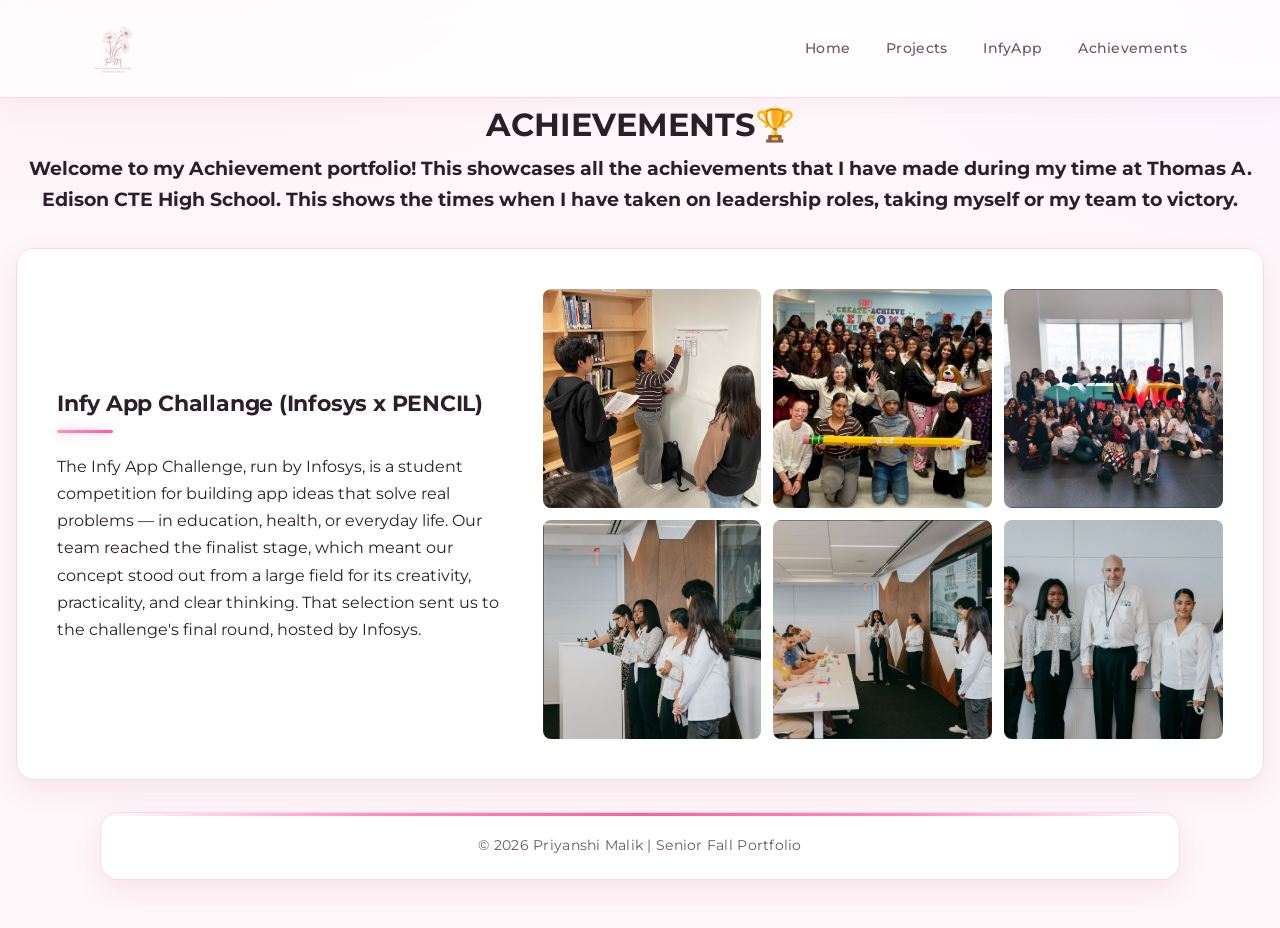
==== achievements.html @ 70371d0c "Update achievements.html" ====
<!DOCTYPE html>
<html lang="en">
<head>
   <meta charset="UTF-8" />
  <meta name="viewport" content="width=device-width, initial-scale=1.0" />

  <!-- Update these (from Curator Guide) -->
  <meta name="description" content=" Junior Fall Portfolio for Priyanshi Malik" />
  <meta name="keywords" content= "portfolio, junior, projects, programming, web development" />
  <meta name="author" content="Priyanshi Malik" />

  <title>Priyanshi Malik | Senior Fall Portfolio</title>

  <!-- Main stylesheet -->
  <link rel="stylesheet" href="style.css" />

  <!-- Optional favicon (put your icon file in the same folder) -->
  <link rel="icon" type="image/x-icon" href="priyanshimaliklogo.png" />

  <!-- Optional fonts (only keep if your CSS uses them) -->
  <link rel="preconnect" href="https://fonts.googleapis.com" />
  <link rel="preconnect" href="https://fonts.gstatic.com" crossorigin />
  <link href="https://fonts.googleapis.com/css2?family=Montserrat:wght@300;400;700&display=swap" rel="stylesheet" />
</head>
<body>
  <!-- NAVBAR -->
  <header>
    <nav class="navbar">
      <div class="navbar-left">
        <!-- Replace logo.png with your own image file -->
        <img src="priyanshimaliklogo.png" alt=" Logo" />
      </div>

      <ul class="navbar-right">
        <li><a href="index.html">Home</a></li>
        <li><a href="projects.html">Projects</a></li>
        <li><a href="infyapp.html">InfyApp</a></li>
        <li><a href="achievements.html">Achievements</a></li>
      </ul>
    </nav>
  </header>

    <center>  
    <h1>ACHIEVEMENTS🏆</h1>
    <h3>Welcome to my Achievement portfolio! This showcases all the achievements that I have made during my time at Thomas A. Edison CTE High School. This shows the times when I have taken on leadership roles, taking myself or my team to victory.</h3>
</center>
      <section class="resource-card event-section">
  <div class="event-text">
    <h2>Infy App Challange (Infosys x PENCIL)</h2>
    <p>
      The Infy App Challenge, run by Infosys, is a student competition for building app ideas that solve real problems — in education, health, or everyday life.

Our team reached the finalist stage, which meant our concept stood out from a large field for its creativity, practicality, and clear thinking. That selection sent us to the challenge's final round, hosted by Infosys.
    </p>
  </div>

  <div class="event-gallery">
    <a href="Bootcamp.png" target="_blank" rel="noopener">
      <img src="Bootcamp.png" alt="Bootcamp Photo">
    </a>
    <a href="Bootcamp2.jpeg" target="_blank" rel="noopener">
      <img src="Bootcamp2.jpeg" alt="Bootcamp Photo">
    </a>
    <a href="Infyappclass.png" target="_blank" rel="noopener">
      <img src="Infyappclass.png" alt="Infy app Class Photo">
    </a>
    <a href="Presenting.png" target="_blank" rel="noopener">
      <img src="Presenting.png" alt="Presentaion">
    </a>
    <a href="Presenting2.png" target="_blank" rel="noopener">
      <img src="Presenting2.png" alt="Presenting">
    </a>
    <a href="Teamphoto.png" target="_blank" rel="noopener">
      <img src="Teamphoto.png" alt="Team Photo">
    </a>
  </div>
</section>

<!-- FOOTER -->
  <footer class="resource-card">
    <p>© <span id="year"></span> Priyanshi Malik | Senior Fall Portfolio</p>
  </footer>

  <script>
    // Auto-updates the year in the footer
    document.getElementById("year").textContent = new Date().getFullYear();
  </script>

</body>
</html>
---- style.css ----
/* ============================================================
   Priyanshi Malik | Portfolio Stylesheet
   Theme: soft pink base + neon pink accents
   ============================================================ */

/* ---------- 1. DESIGN TOKENS ---------- */

:root {
  --pink-50: #fff7fa;
  --pink-100: #ffeaf2;
  --pink-200: #ffd6e6;
  --pink-300: #ffb8d4;
  --pink-400: #ff8fbd;
  --pink-500: #ff5fa2;
  --pink-600: #e63e85;
  --pink-700: #b32a63;

  --ink: #2c1f28;
  --ink-soft: #6b5563;
  --white: #ffffff;

  --glow: 0 0 12px rgba(255, 95, 162, 0.45);
  --glow-lg: 0 0 26px rgba(255, 95, 162, 0.35);
  --shadow: 0 10px 30px rgba(180, 90, 130, 0.12);
  --shadow-h: 0 16px 40px rgba(180, 90, 130, 0.20);

  --radius: 18px;
  --radius-sm: 12px;
  --ease: cubic-bezier(0.22, 1, 0.36, 1);
}

/* ---------- 2. BASE ---------- */

* {
  box-sizing: border-box;
  margin: 0;
  padding: 0;
}

html {
  scroll-behavior: smooth;
}

body {
  font-family: 'Montserrat', -apple-system, BlinkMacSystemFont, 'Segoe UI', sans-serif;
  font-weight: 400;
  line-height: 1.7;
  color: var(--ink);
  background:
    radial-gradient(900px 500px at 12% -8%, var(--pink-100), transparent 60%),
    radial-gradient(800px 500px at 100% 0%, #fdf1ff, transparent 55%),
    var(--pink-50);
  background-attachment: fixed;
  min-height: 100vh;
  padding-bottom: 3rem;
}

img {
  max-width: 100%;
  display: block;
}

a {
  color: var(--pink-600);
  text-decoration: none;
}

/* ---------- 3. NAVBAR ---------- */

header {
  position: sticky;
  top: 0;
  z-index: 100;
  background: rgba(255, 255, 255, 0.78);
  backdrop-filter: blur(14px);
  -webkit-backdrop-filter: blur(14px);
  border-bottom: 1px solid var(--pink-200);
  box-shadow: 0 4px 24px rgba(180, 90, 130, 0.08);
}

.navbar {
  max-width: 1180px;
  margin: 0 auto;
  padding: 0.85rem 1.75rem;
  display: flex;
  align-items: center;
  justify-content: space-between;
  gap: 1.5rem;
}

.navbar-left img {
  height: 70px;
  width: auto;
  transition: transform 0.4s var(--ease), filter 0.4s var(--ease);
}

.navbar-left img:hover {
  transform: rotate(-8deg) scale(1.08);
  filter: drop-shadow(0 0 10px rgba(255, 95, 162, 0.6));
}

.navbar-right {
  display: flex;
  align-items: center;
  gap: 0.35rem;
  list-style: none;
  flex-wrap: wrap;
}

.navbar-right a {
  position: relative;
  display: inline-block;
  padding: 0.55rem 0.95rem;
  font-size: 0.9rem;
  font-weight: 500;
  letter-spacing: 0.02em;
  color: var(--ink-soft);
  border-radius: 999px;
  transition: color 0.3s var(--ease), background 0.3s var(--ease);
}

.navbar-right a::after {
  content: "";
  position: absolute;
  left: 50%;
  bottom: 4px;
  width: 0;
  height: 2px;
  border-radius: 2px;
  background: linear-gradient(90deg, var(--pink-400), var(--pink-500));
  box-shadow: var(--glow);
  transform: translateX(-50%);
  transition: width 0.35s var(--ease);
}

.navbar-right a:hover,
.navbar-right a:focus-visible {
  color: var(--pink-600);
  background: var(--pink-100);
  outline: none;
}

.navbar-right a:hover::after,
.navbar-right a:focus-visible::after {
  width: calc(100% - 1.9rem);
}

/* ---------- 4. GENERAL LAYOUT ---------- */

.home-card {
  max-width: 1080px;
  margin: 0 auto;
  padding: 2.5rem 1.75rem 0;
  display: flex;
  flex-direction: column;
  gap: 1.75rem;
}

/* ---------- 5. CARD BOXES ---------- */

.resource-card {
  position: relative;
  background: var(--white);
  border: 1px solid var(--pink-200);
  border-radius: var(--radius);
  padding: 2rem 2.25rem;
  box-shadow: var(--shadow);
  overflow: hidden;
  transition: transform 0.4s var(--ease), box-shadow 0.4s var(--ease),
              border-color 0.4s var(--ease);
}

.resource-card::before {
  content: "";
  position: absolute;
  inset: 0 0 auto 0;
  height: 3px;
  background: linear-gradient(90deg,
    transparent, var(--pink-400), var(--pink-500), var(--pink-400), transparent);
  opacity: 0;
  transition: opacity 0.4s var(--ease);
}

.resource-card:hover {
  transform: translateY(-4px);
  border-color: var(--pink-300);
  box-shadow: var(--shadow-h);
}

.resource-card:hover::before {
  opacity: 1;
}

/* ---------- 6. HEADINGS ---------- */

.resource-card h1 {
  font-size: clamp(1.9rem, 4vw, 2.6rem);
  font-weight: 700;
  letter-spacing: -0.02em;
  line-height: 1.15;
  color: var(--ink);
  margin-bottom: 0.25rem;
}

.resource-card h2 {
  position: relative;
  font-size: 1.35rem;
  font-weight: 700;
  letter-spacing: -0.01em;
  color: var(--ink);
  margin-bottom: 1.25rem;
  padding-bottom: 0.7rem;
}

.resource-card h2::after {
  content: "";
  position: absolute;
  left: 0;
  bottom: 0;
  width: 56px;
  height: 3px;
  border-radius: 3px;
  background: linear-gradient(90deg, var(--pink-400), var(--pink-500));
  box-shadow: var(--glow);
}

.resource-card h3 {
  font-size: 0.8rem;
  font-weight: 700;
  text-transform: uppercase;
  letter-spacing: 0.16em;
  color: var(--pink-600);
  margin-bottom: 0.85rem;
}

.resource-card h4 {
  font-size: 1.02rem;
  font-weight: 700;
  color: var(--ink);
  margin: 1.5rem 0 0.2rem;
}

.resource-card h4:first-of-type {
  margin-top: 0;
}

.resource-card h5 {
  font-size: 0.82rem;
  font-weight: 500;
  color: var(--pink-600);
  letter-spacing: 0.02em;
  margin-bottom: 0.6rem;
}

/* ---------- 7. BIO ---------- */

.bio {
  display: flex;
  align-items: center;
  gap: 2.25rem;
}

.bio-pic {
  flex: 0 0 190px;
  position: relative;
}

.bio-pic::after {
  content: "";
  position: absolute;
  inset: -6px;
  border-radius: 50%;
  background: linear-gradient(135deg, var(--pink-300), var(--pink-500));
  filter: blur(14px);
  opacity: 0.5;
  z-index: -1;
  transition: opacity 0.4s var(--ease);
}

.bio-pic:hover::after {
  opacity: 0.85;
}

.bio-pic img {
  width: 190px;
  height: 190px;
  object-fit: cover;
  border-radius: 50%;
  border: 4px solid var(--white);
  box-shadow: 0 8px 26px rgba(180, 90, 130, 0.22);
}

.bio-text {
  flex: 1;
}

.bio-text p {
  color: var(--ink-soft);
  font-size: 0.98rem;
}

/* ---------- 8. LISTS ---------- */

.resource-card ul {
  list-style: none;
  display: grid;
  grid-template-columns: repeat(auto-fill, minmax(230px, 1fr));
  gap: 0.5rem 1.25rem;
  margin-top: 0.5rem;
}

.resource-card li {
  position: relative;
  padding-left: 1.35rem;
  font-size: 0.94rem;
  color: var(--ink-soft);
  transition: color 0.25s var(--ease), transform 0.25s var(--ease);
}

.resource-card li::before {
  content: "";
  position: absolute;
  left: 0;
  top: 0.68em;
  width: 7px;
  height: 7px;
  border-radius: 50%;
  background: var(--pink-400);
  box-shadow: 0 0 8px rgba(255, 95, 162, 0.7);
  transition: background 0.25s var(--ease), box-shadow 0.25s var(--ease);
}

.resource-card li:hover {
  color: var(--ink);
  transform: translateX(3px);
}

.resource-card li:hover::before {
  background: var(--pink-500);
  box-shadow: 0 0 14px rgba(255, 95, 162, 0.95);
}

/* ---------- 9. LINK IMAGES ---------- */

.skill-images {
  display: flex;
  gap: 1.25rem;
  flex-wrap: wrap;
  margin-top: 0.5rem;
}

.picture {
  display: flex;
  align-items: center;
  justify-content: center;
  padding: 0.9rem;
  border-radius: var(--radius-sm);
  background: var(--pink-50);
  border: 1px solid var(--pink-200);
  transition: transform 0.35s var(--ease), box-shadow 0.35s var(--ease),
              border-color 0.35s var(--ease), background 0.35s var(--ease);
}

.picture:hover {
  transform: translateY(-4px) scale(1.04);
  background: var(--white);
  border-color: var(--pink-400);
  box-shadow: var(--glow-lg);
}

.link-pic {
  height: 52px;
  width: auto;
}

.picture-size {
  width: 100%;
  max-width: 320px;
  border-radius: var(--radius-sm);
  border: 1px solid var(--pink-200);
}

/* ---------- 10. FOOTER ---------- */

footer.resource-card {
  max-width: 1080px;
  margin: 1.75rem auto 0;
  padding: 1.35rem 2.25rem;
  text-align: center;
}

footer.resource-card p {
  font-size: 0.85rem;
  color: var(--ink-soft);
  letter-spacing: 0.02em;
}

footer.resource-card::before {
  opacity: 1;
}

/* ---------- 11. ACCESSIBILITY ---------- */

:focus-visible {
  outline: 2px solid var(--pink-500);
  outline-offset: 3px;
  border-radius: 6px;
}

@media (prefers-reduced-motion: reduce) {
  *, *::before, *::after {
    animation-duration: 0.01ms !important;
    transition-duration: 0.01ms !important;
    scroll-behavior: auto !important;
  }
}

/* ============================================================
   12. PROJECTS PAGE DESIGN
   Larger interactive previews and centered descriptions
   ============================================================ */

/* ---------- PROJECT INTRODUCTION ---------- */

.page_heading {
  max-width: 1050px;
  margin: 0 auto;
  padding: 3.5rem 2rem 2.5rem;
  text-align: center;
}

.page_heading h1 {
  font-size: clamp(2.2rem, 5vw, 3.2rem);
  font-weight: 700;
  color: var(--ink);
  letter-spacing: -0.03em;
  margin-bottom: 1rem;
}

.page_heading h3 {
  max-width: 800px;
  margin: 0 auto;
  font-size: 1rem;
  line-height: 1.9;
  font-weight: 400;
  text-transform: none;
  letter-spacing: 0.01em;
  color: var(--ink-soft);
}

/* ---------- EXTRA LARGE PROJECT CARDS ---------- */

.resource-card {
  width: calc(100% - 2rem);
  max-width: 1500px;
  margin: 2rem auto;
  padding: 2.5rem;
}

/* ---------- PROJECT LAYOUT ---------- */

.project {
  display: grid;
  grid-template-columns: minmax(0, 1.6fr) minmax(280px, 0.7fr);
  align-items: center;
  gap: 2.5rem;
  width: 100%;
}

/* ---------- EXTRA LARGE GAME PREVIEWS ---------- */

.project iframe {
  display: block;
  width: 100%;
  height: 680px;
  border: 2px solid var(--pink-200);
  border-radius: var(--radius);
  background: var(--pink-50);
  box-shadow: var(--shadow);
  transition: border-color 0.3s ease, box-shadow 0.3s ease;
}

.project iframe:hover {
  border-color: var(--pink-400);
  box-shadow: var(--glow-lg);
}

/* ---------- PROJECT DESCRIPTIONS ---------- */

.reflection {
  display: flex;
  flex-direction: column;
  justify-content: center;
  align-items: center;
  text-align: center;
  padding: 1rem;
}

.reflection h3 {
  font-size: 1.3rem;
  font-weight: 700;
  text-transform: none;
  letter-spacing: 0.02em;
  line-height: 1.5;
  color: var(--pink-600);
  margin-bottom: 1rem;
}

.reflection p {
  font-size: 0.94rem;
  line-height: 1.9;
  color: var(--ink-soft);
  margin-bottom: 1rem;
  text-align: center;
  max-width: 440px;
}

.reflection p strong {
  color: var(--ink);
  font-weight: 700;
}

/* ---------- PROJECT SKILLS ---------- */

.reflection p:last-child {
  font-size: 0.83rem;
  line-height: 1.8;
  color: var(--pink-700);
  margin-top: 0.5rem;
  padding: 0.8rem 1rem;
  background: var(--pink-50);
  border: 1px solid var(--pink-200);
  border-radius: var(--radius-sm);
}

/* ---------- TABLET LAYOUT ---------- */

@media (max-width: 900px) {

  .project {
    grid-template-columns: 1fr;
    gap: 2rem;
  }

  .project iframe {
    height: 600px;
  }

  .reflection {
    padding: 1rem;
  }

  .reflection p {
    max-width: 650px;
  }
}

/* ---------- MOBILE LAYOUT ---------- */

@media (max-width: 720px) {

  .navbar {
    flex-direction: column;
    align-items: center;
    gap: 0.75rem;
    padding: 0.9rem 1rem;
  }

  .navbar-right {
    justify-content: center;
    gap: 0.15rem;
  }

  .navbar-right a {
    padding: 0.45rem 0.7rem;
    font-size: 0.82rem;
  }

  .home-card {
    padding: 1.75rem 1rem 0;
  }

  .resource-card {
    width: calc(100% - 1rem);
    padding: 1.25rem;
  }

  .resource-card ul {
    grid-template-columns: 1fr;
  }

  .bio {
    flex-direction: column;
    text-align: center;
    gap: 1.5rem;
  }

  .bio-pic,
  .bio-pic img {
    width: 150px;
    height: 150px;
  }

  .bio-pic {
    flex-basis: 150px;
  }

  .project iframe {
    height: 420px;
  }

  .reflection h3 {
    font-size: 1.1rem;
  }

  .reflection p {
    font-size: 0.88rem;
  }

  .page_heading {
    padding: 2.5rem 1.25rem 1.5rem;
  }

  .page_heading h3 {
    font-size: 0.9rem;
  }
}


/* INFYAPP PAGE - LOGO AND DESCRIPTION */

.bio {
  display: flex;
  align-items: center;
  justify-content: center;
  gap: 3rem;
  width: 100%;
}

.bio-pic {
  flex: 0 0 35%;
}

.bio-pic img {
  width: 100%;
  max-width: 350px;
  height: auto;
  border-radius: 15px;
  display: block;
}

.bio-text {
  flex: 1;
  text-align: center;
}

.bio-text h1 {
  margin-bottom: 1rem;
}

.bio-text p {
  line-height: 1.8;
}

/* MOBILE RESPONSIVENESS */

@media (max-width: 720px) {
  .bio {
    flex-direction: column;
    gap: 1.5rem;
  }

  .bio-pic {
    width: 100%;
  }

  .bio-pic img {
    margin: 0 auto;
  }
}


.resource-card.event-section {
  display: flex;
  gap: 2rem;
  align-items: center;
}

.event-text {
  flex: 1 1 40%;
}

.event-text h2 {
  margin-top: 0;
}

.event-gallery {
  flex: 1 1 60%;
  display: grid;
  grid-template-columns: repeat(3, 1fr);
  gap: 0.75rem;
}

.event-gallery a {
  display: block;
}

.event-gallery img {
  width: 100%;
  aspect-ratio: 1 / 1;
  object-fit: cover;
  border-radius: 8px;
  display: block;
}

@media (max-width: 700px) {
  .resource-card.event-section {
    flex-direction: column;
  }
  .event-gallery {
    grid-template-columns: repeat(2, 1fr);
  }
}
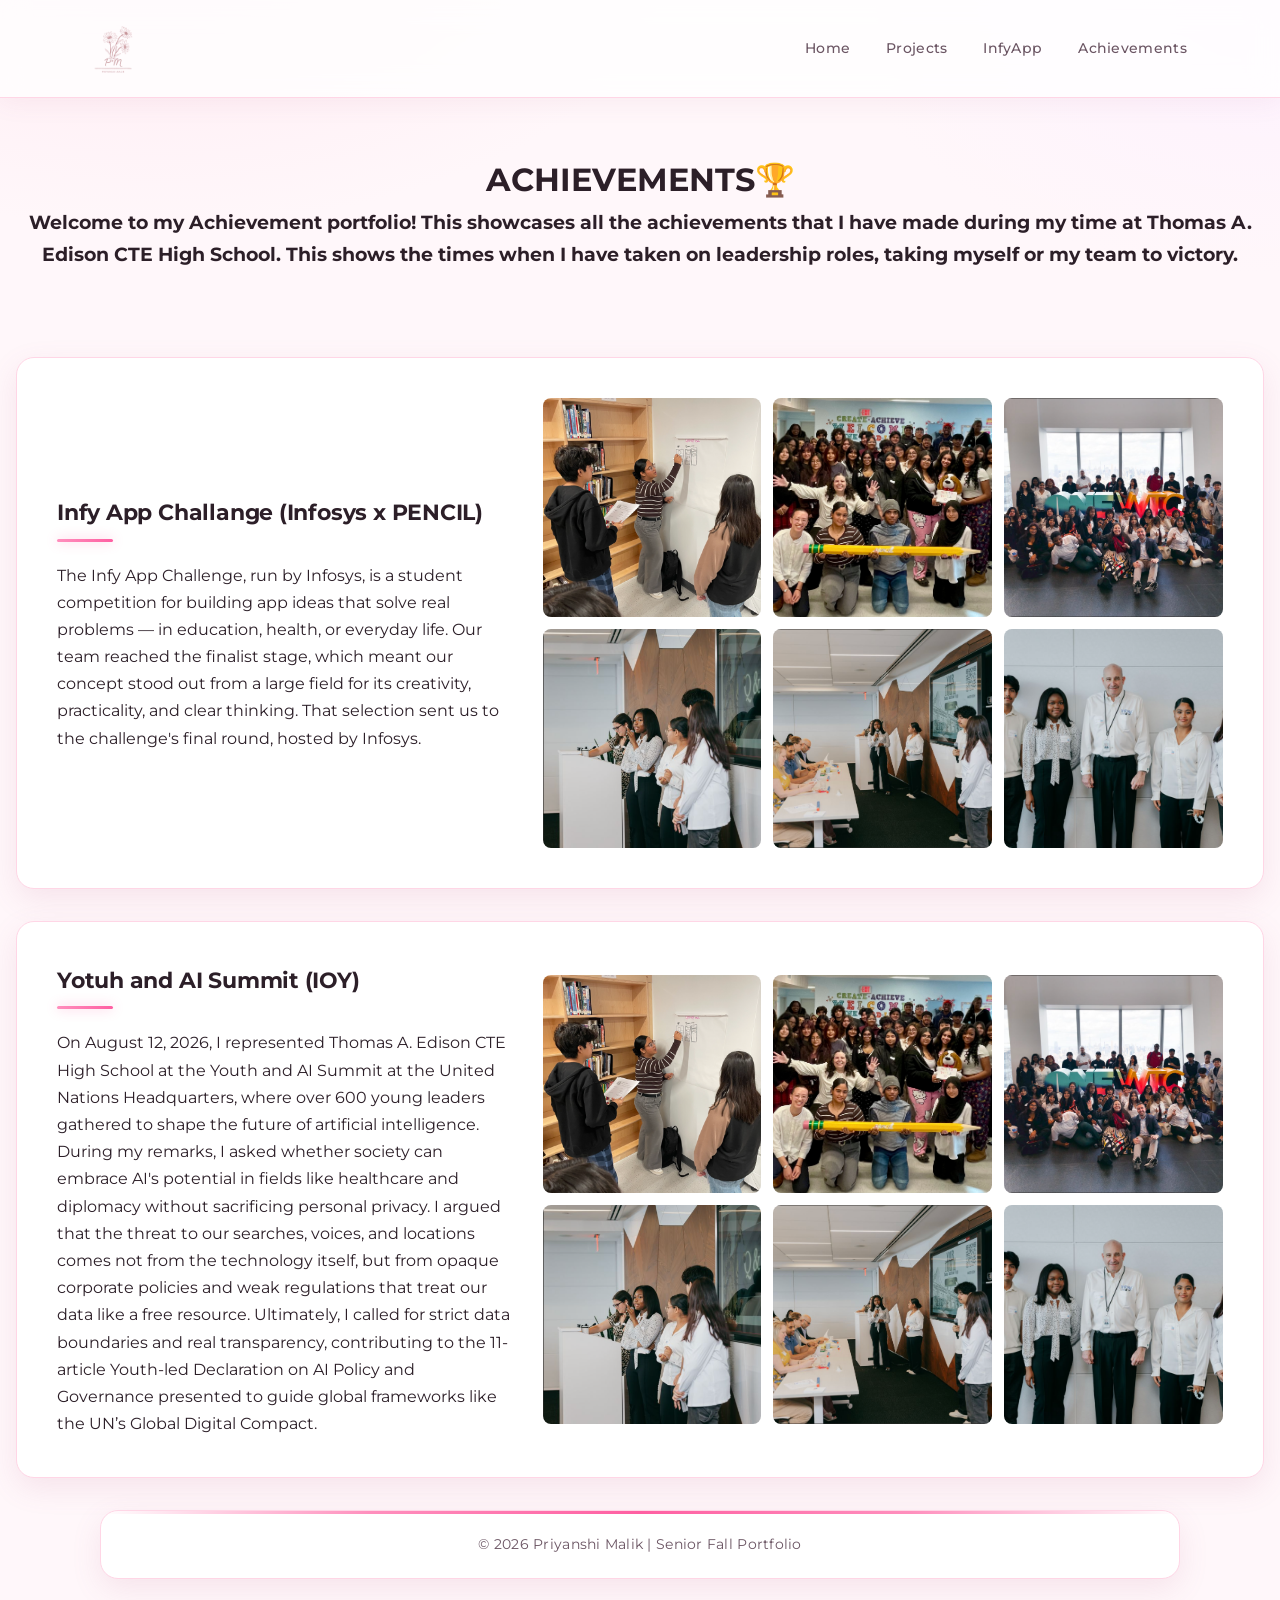
==== commit 9d19cd34: "Update achievements.html" ====
--- a/achievements.html
+++ b/achievements.html
@@ -39,11 +39,14 @@
       </ul>
     </nav>
   </header>
-
+<br>
+   <br>
     <center>  
     <h1>ACHIEVEMENTS🏆</h1>
     <h3>Welcome to my Achievement portfolio! This showcases all the achievements that I have made during my time at Thomas A. Edison CTE High School. This shows the times when I have taken on leadership roles, taking myself or my team to victory.</h3>
 </center>
+   <br>
+   <br>
       <section class="resource-card event-section">
   <div class="event-text">
     <h2>Infy App Challange (Infosys x PENCIL)</h2>
@@ -76,6 +79,38 @@
   </div>
 </section>
 
+  <section class="resource-card event-section">
+  <div class="event-text">
+    <h2>Yotuh and AI Summit (IOY) </h2>
+    <p>
+     On August 12, 2026, I represented Thomas A. Edison CTE High School at the Youth and AI Summit at the United Nations Headquarters, where over 600 young leaders gathered to shape the future of artificial intelligence. During my remarks, I asked whether society can embrace AI's potential in fields like healthcare and diplomacy without sacrificing personal privacy. I argued that the threat to our searches, voices, and locations comes not from the technology itself, but from opaque corporate policies and weak regulations that treat our data like a free resource. Ultimately, I called for strict data boundaries and real transparency, contributing to the 11-article Youth-led Declaration on AI Policy and Governance presented to guide global frameworks like the UN’s Global Digital Compact.
+    </p>
+  </div>
+
+  <div class="event-gallery">
+    <a href="Bootcamp.png" target="_blank" rel="noopener">
+      <img src="Bootcamp.png" alt="Bootcamp Photo">
+    </a>
+    <a href="Bootcamp2.jpeg" target="_blank" rel="noopener">
+      <img src="Bootcamp2.jpeg" alt="Bootcamp Photo">
+    </a>
+    <a href="Infyappclass.png" target="_blank" rel="noopener">
+      <img src="Infyappclass.png" alt="Infy app Class Photo">
+    </a>
+    <a href="Presenting.png" target="_blank" rel="noopener">
+      <img src="Presenting.png" alt="Presentaion">
+    </a>
+    <a href="Presenting2.png" target="_blank" rel="noopener">
+      <img src="Presenting2.png" alt="Presenting">
+    </a>
+    <a href="Teamphoto.png" target="_blank" rel="noopener">
+      <img src="Teamphoto.png" alt="Team Photo">
+    </a>
+  </div>
+</section>
+
+
+
 <!-- FOOTER -->
   <footer class="resource-card">
     <p>© <span id="year"></span> Priyanshi Malik | Senior Fall Portfolio</p>
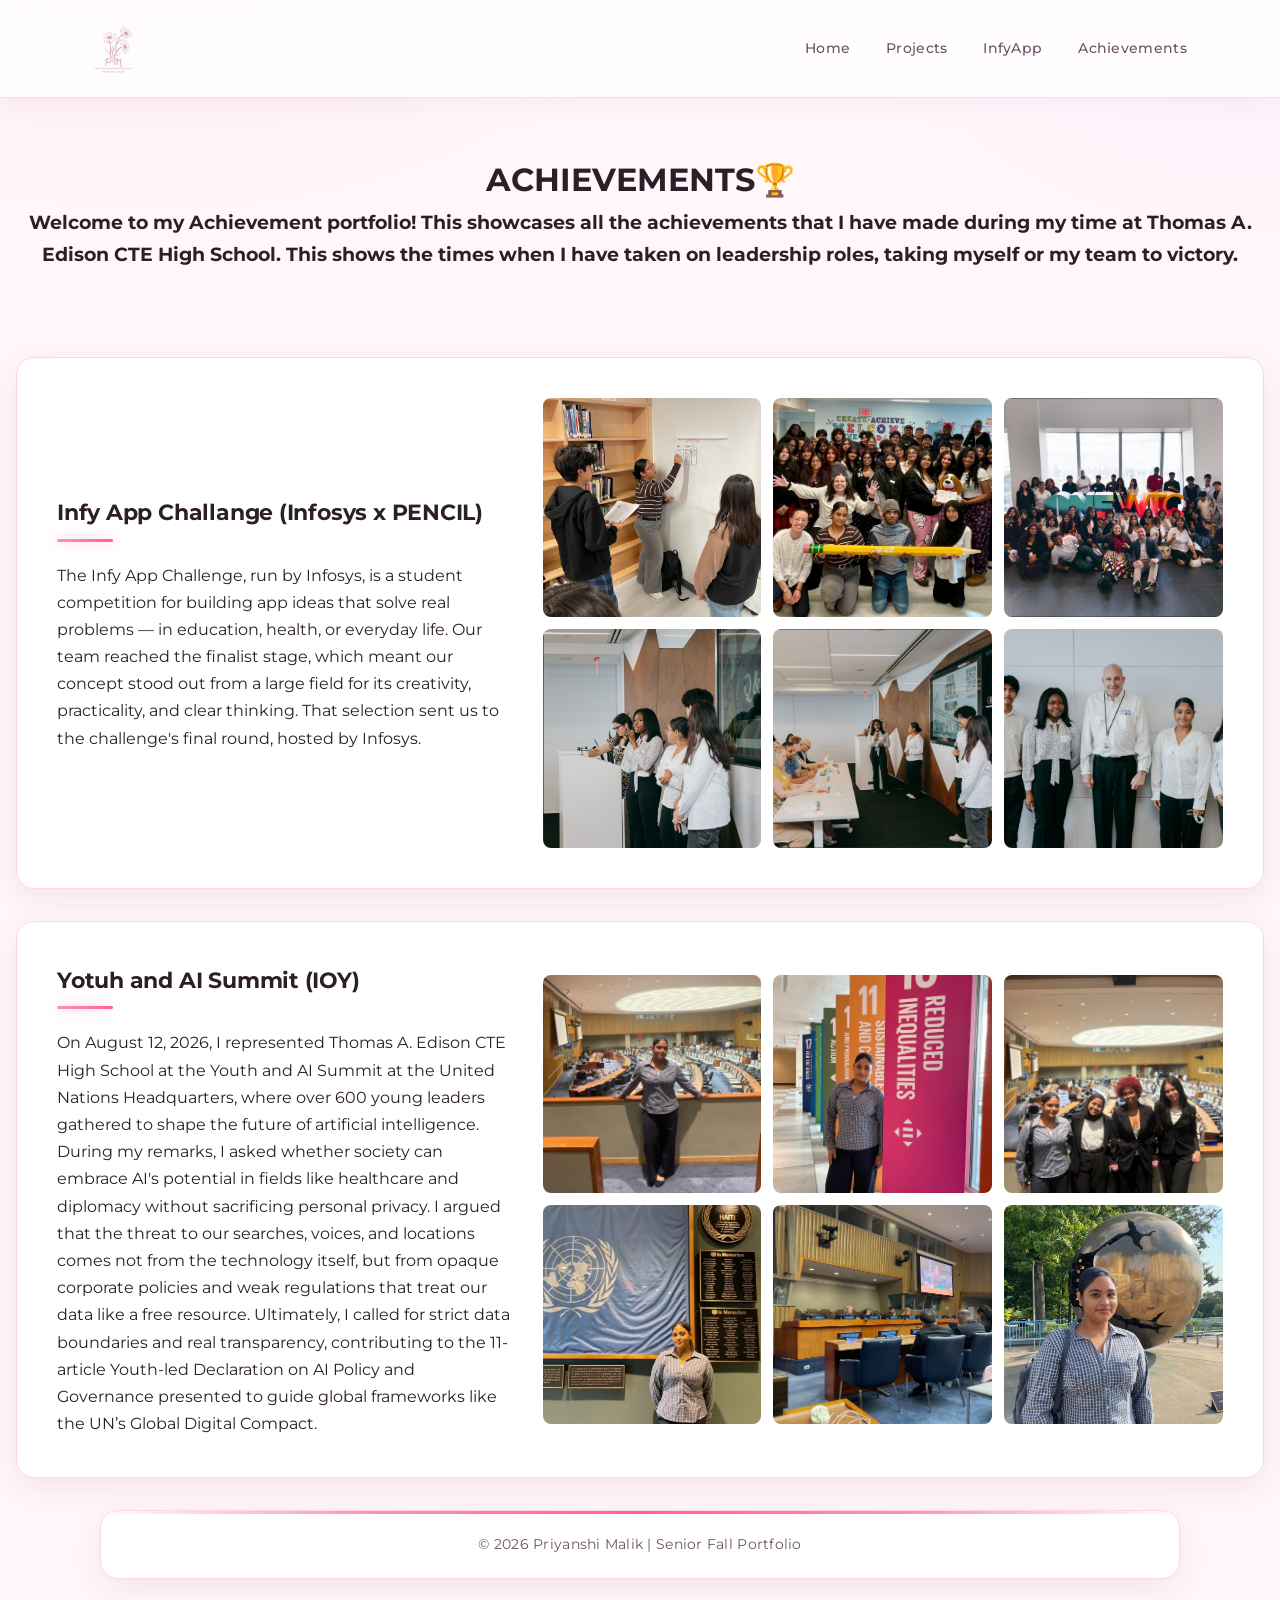
==== commit 17ecfd10: "Update achievements.html" ====
--- a/achievements.html
+++ b/achievements.html
@@ -88,23 +88,23 @@
   </div>
 
   <div class="event-gallery">
-    <a href="Bootcamp.png" target="_blank" rel="noopener">
-      <img src="Bootcamp.png" alt="Bootcamp Photo">
+    <a href="MUN1.png" target="_blank" rel="noopener">
+      <img src="MUN1.png" alt="Bootcamp Photo">
     </a>
-    <a href="Bootcamp2.jpeg" target="_blank" rel="noopener">
-      <img src="Bootcamp2.jpeg" alt="Bootcamp Photo">
+    <a href="MUN2.png" target="_blank" rel="noopener">
+      <img src="MUN2.png" alt="Bootcamp Photo">
     </a>
-    <a href="Infyappclass.png" target="_blank" rel="noopener">
-      <img src="Infyappclass.png" alt="Infy app Class Photo">
+    <a href="MUN3.png" target="_blank" rel="noopener">
+      <img src="MUN3.png" alt="Infy app Class Photo">
     </a>
-    <a href="Presenting.png" target="_blank" rel="noopener">
-      <img src="Presenting.png" alt="Presentaion">
+    <a href="MUN4.png" target="_blank" rel="noopener">
+      <img src="MUN4.png" alt="Presentaion">
     </a>
-    <a href="Presenting2.png" target="_blank" rel="noopener">
-      <img src="Presenting2.png" alt="Presenting">
+    <a href="MUN5.png" target="_blank" rel="noopener">
+      <img src="MUN5.png" alt="Presenting">
     </a>
-    <a href="Teamphoto.png" target="_blank" rel="noopener">
-      <img src="Teamphoto.png" alt="Team Photo">
+    <a href="MUN6.jpeg" target="_blank" rel="noopener">
+      <img src="MUN6.jpeg" alt="Team Photo">
     </a>
   </div>
 </section>
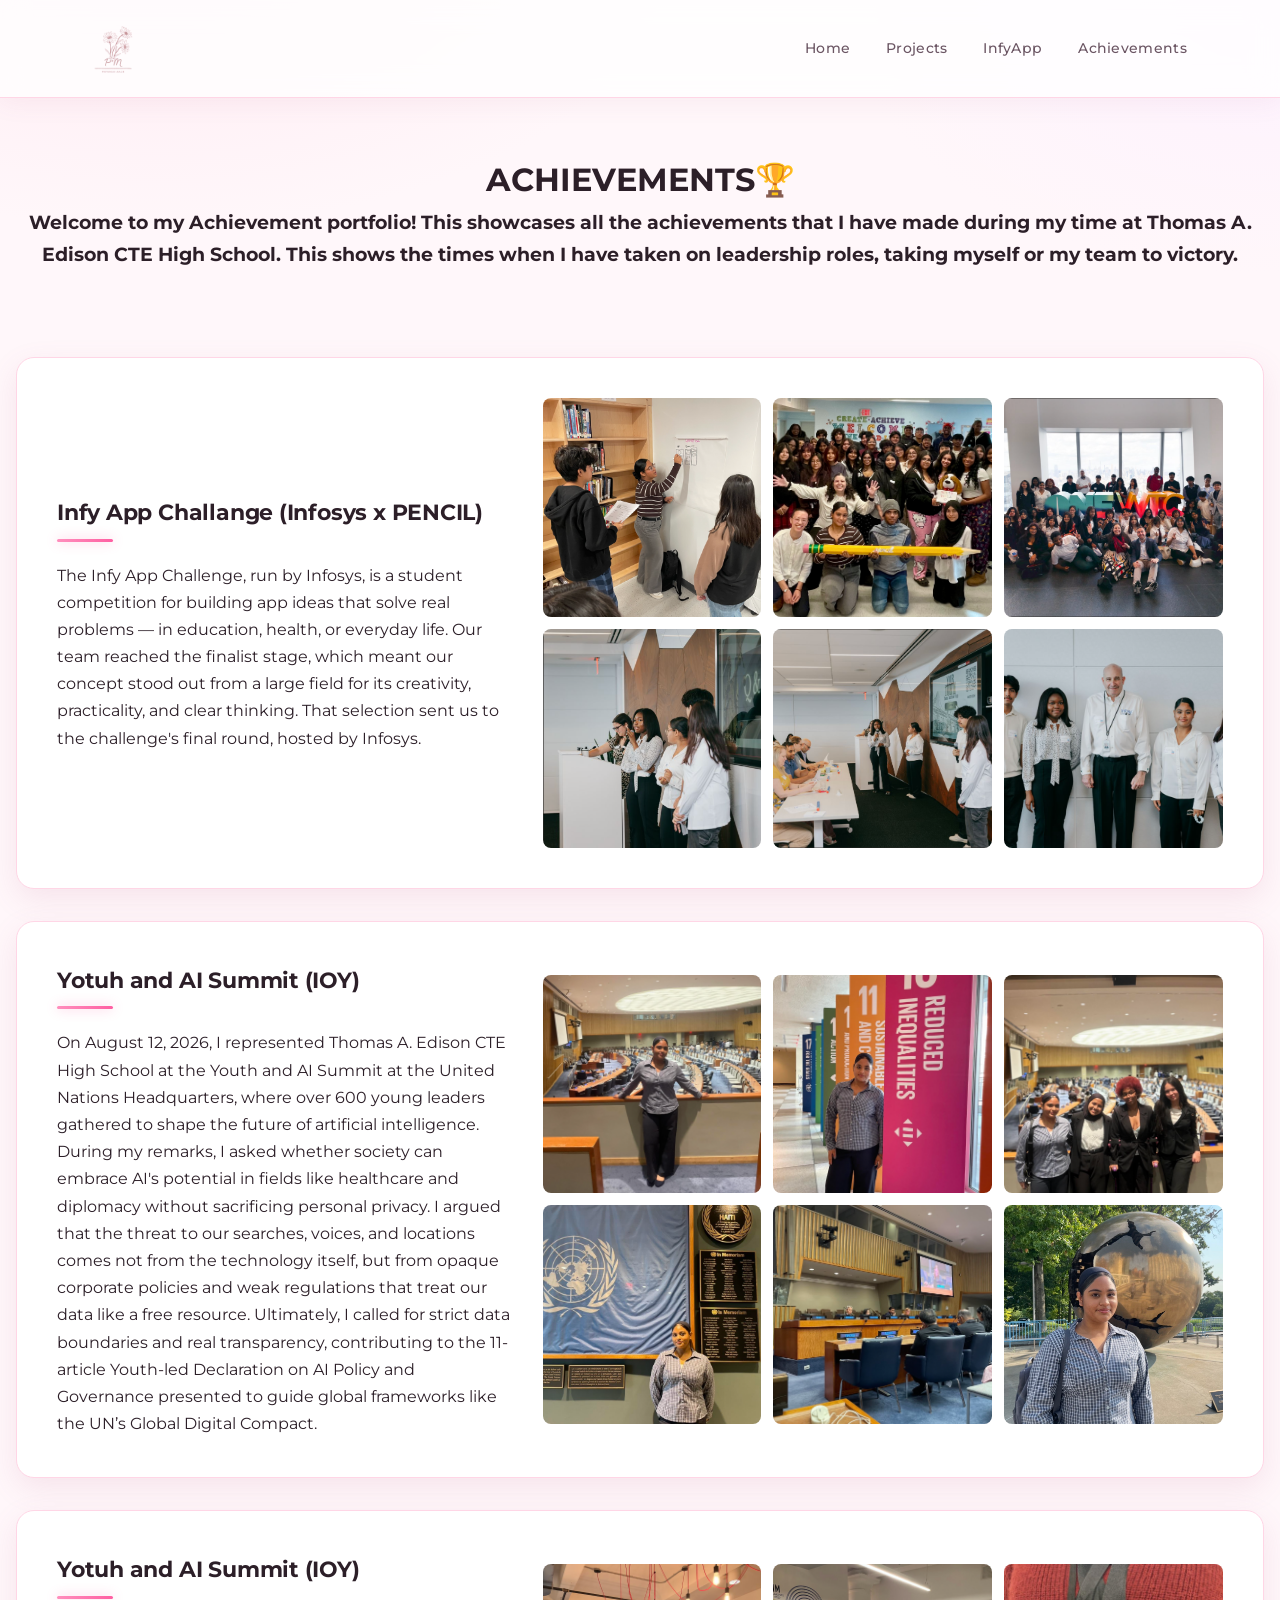
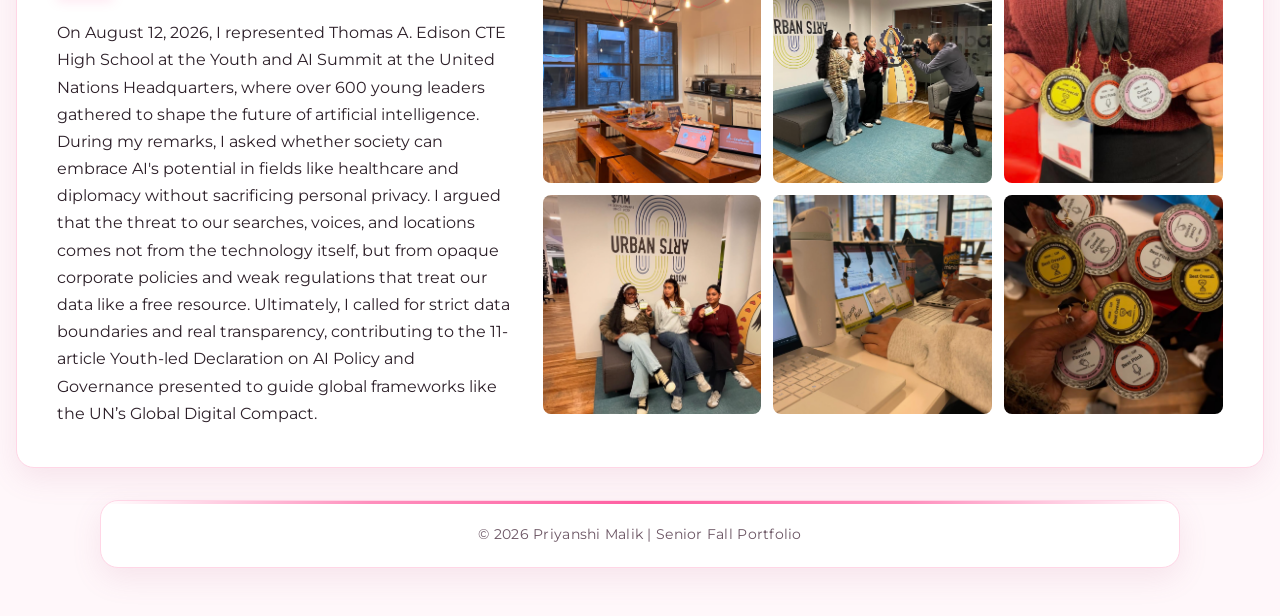
==== commit 630152ea: "Update achievements.html" ====
--- a/achievements.html
+++ b/achievements.html
@@ -108,7 +108,35 @@
     </a>
   </div>
 </section>
+  <section class="resource-card event-section">
+  <div class="event-text">
+    <h2>Yotuh and AI Summit (IOY) </h2>
+    <p>
+     On August 12, 2026, I represented Thomas A. Edison CTE High School at the Youth and AI Summit at the United Nations Headquarters, where over 600 young leaders gathered to shape the future of artificial intelligence. During my remarks, I asked whether society can embrace AI's potential in fields like healthcare and diplomacy without sacrificing personal privacy. I argued that the threat to our searches, voices, and locations comes not from the technology itself, but from opaque corporate policies and weak regulations that treat our data like a free resource. Ultimately, I called for strict data boundaries and real transparency, contributing to the 11-article Youth-led Declaration on AI Policy and Governance presented to guide global frameworks like the UN’s Global Digital Compact.
+    </p>
+  </div>
 
+  <div class="event-gallery">
+    <a href="UAH1.png" target="_blank" rel="noopener">
+      <img src="UAH1.png" alt="Bootcamp Photo">
+    </a>
+    <a href="UAH2.png" target="_blank" rel="noopener">
+      <img src="UAH2.png" alt="Bootcamp Photo">
+    </a>
+    <a href="UAH3.png" target="_blank" rel="noopener">
+      <img src="UAH3.png" alt="Infy app Class Photo">
+    </a>
+    <a href="UAH4.png" target="_blank" rel="noopener">
+      <img src="UAH4.png" alt="Presentaion">
+    </a>
+    <a href="UAH5.png" target="_blank" rel="noopener">
+      <img src="UAH5.png" alt="Presenting">
+    </a>
+    <a href="UAH6.png" target="_blank" rel="noopener">
+      <img src="UAH6.png" alt="Team Photo">
+    </a>
+  </div>
+</section>
 
 
 <!-- FOOTER -->
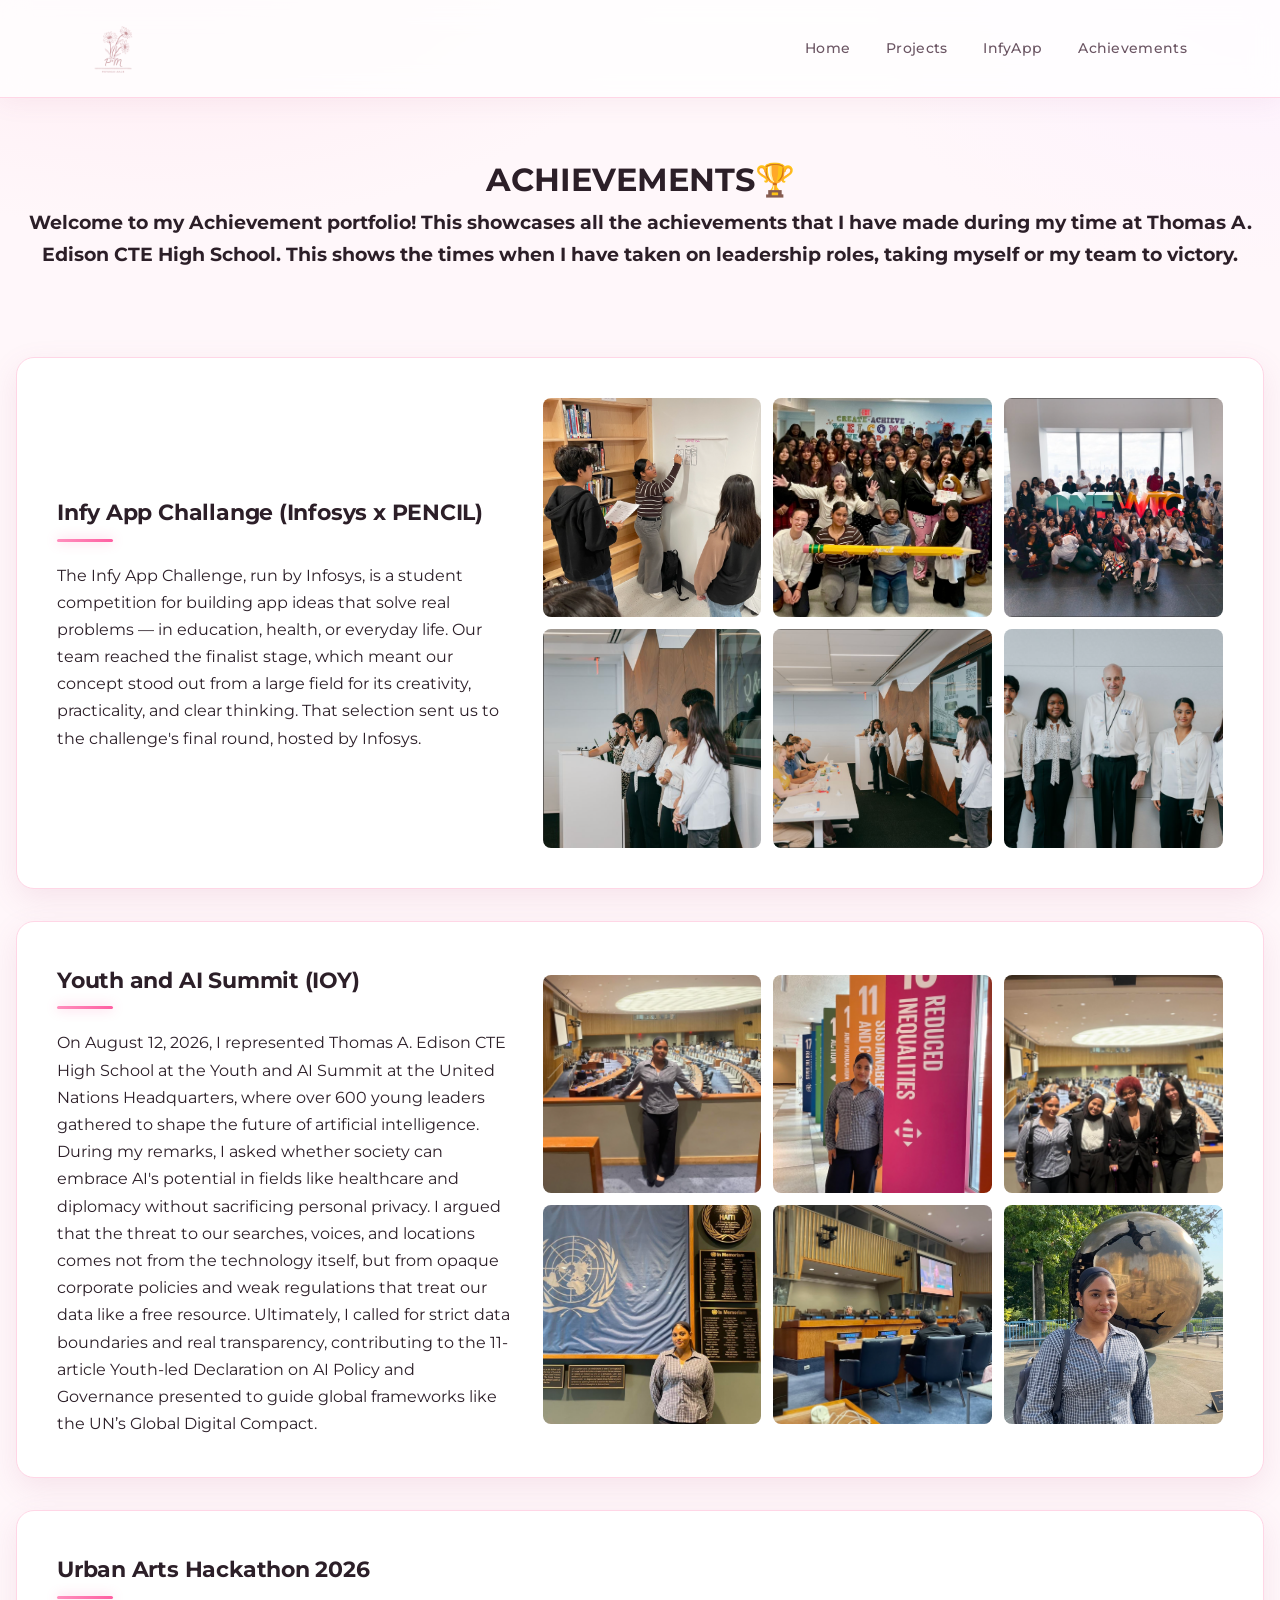
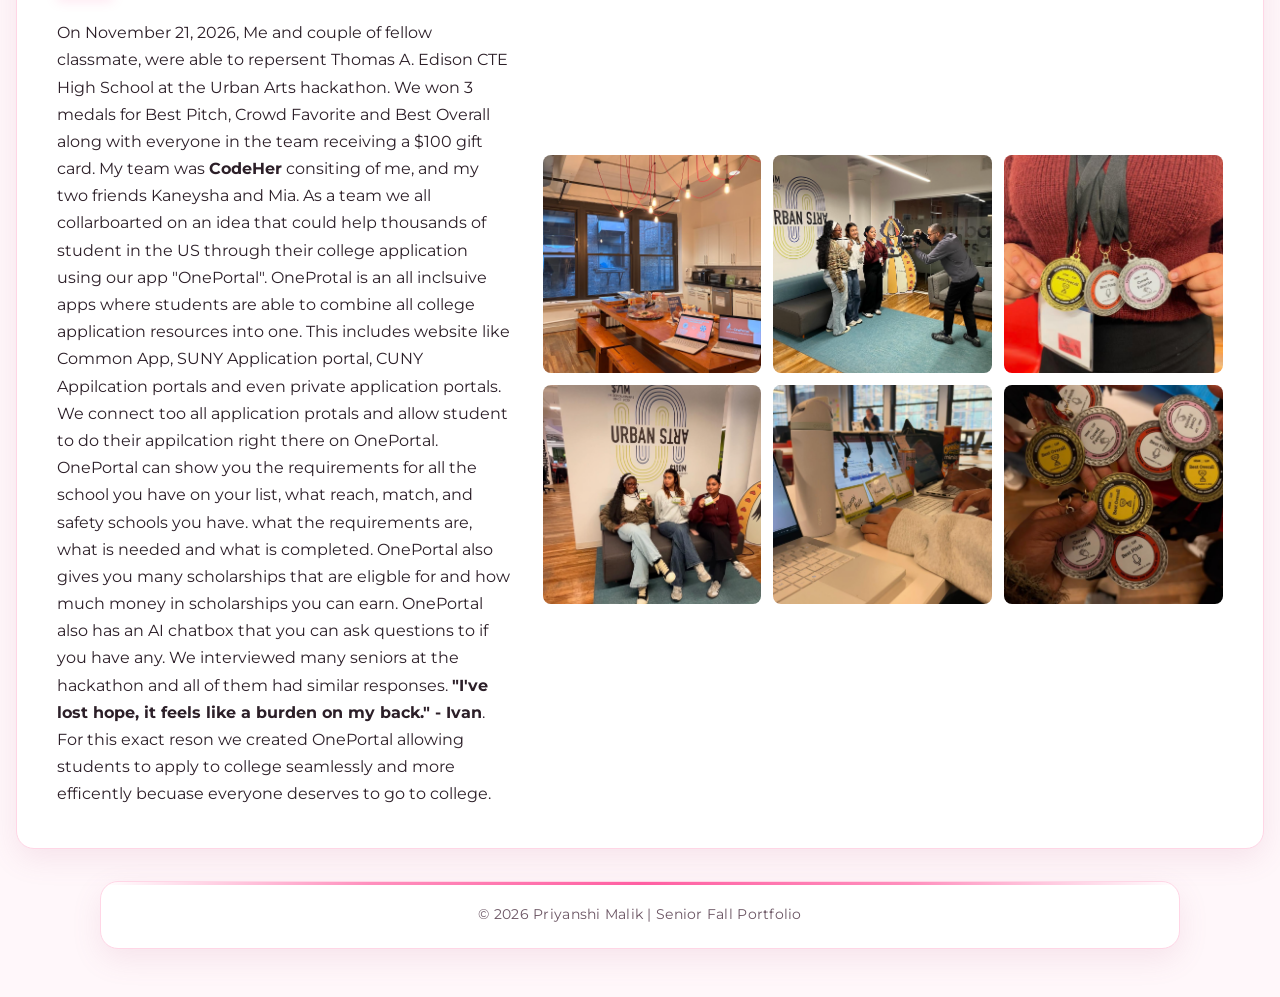
==== commit 373aacaf: "Update achievements.html" ====
--- a/achievements.html
+++ b/achievements.html
@@ -81,7 +81,7 @@
 
   <section class="resource-card event-section">
   <div class="event-text">
-    <h2>Yotuh and AI Summit (IOY) </h2>
+    <h2>Youth and AI Summit (IOY) </h2>
     <p>
      On August 12, 2026, I represented Thomas A. Edison CTE High School at the Youth and AI Summit at the United Nations Headquarters, where over 600 young leaders gathered to shape the future of artificial intelligence. During my remarks, I asked whether society can embrace AI's potential in fields like healthcare and diplomacy without sacrificing personal privacy. I argued that the threat to our searches, voices, and locations comes not from the technology itself, but from opaque corporate policies and weak regulations that treat our data like a free resource. Ultimately, I called for strict data boundaries and real transparency, contributing to the 11-article Youth-led Declaration on AI Policy and Governance presented to guide global frameworks like the UN’s Global Digital Compact.
     </p>
@@ -110,9 +110,9 @@
 </section>
   <section class="resource-card event-section">
   <div class="event-text">
-    <h2>Yotuh and AI Summit (IOY) </h2>
+    <h2>Urban Arts Hackathon 2026</h2>
     <p>
-     On August 12, 2026, I represented Thomas A. Edison CTE High School at the Youth and AI Summit at the United Nations Headquarters, where over 600 young leaders gathered to shape the future of artificial intelligence. During my remarks, I asked whether society can embrace AI's potential in fields like healthcare and diplomacy without sacrificing personal privacy. I argued that the threat to our searches, voices, and locations comes not from the technology itself, but from opaque corporate policies and weak regulations that treat our data like a free resource. Ultimately, I called for strict data boundaries and real transparency, contributing to the 11-article Youth-led Declaration on AI Policy and Governance presented to guide global frameworks like the UN’s Global Digital Compact.
+     On November 21, 2026, Me and couple of fellow classmate, were able to repersent Thomas A. Edison CTE High School at the Urban Arts hackathon. We won 3 medals for Best Pitch, Crowd Favorite and Best Overall along with everyone in the team receiving a $100 gift card. My team was <strong>CodeHer</strong> consiting of me, and my two friends Kaneysha and Mia. As a team we all collarboarted on an idea that could help thousands of student in the US through their college application using our app "OnePortal". OneProtal is an all inclsuive apps where students are able to combine all college application resources into one. This includes website like Common App, SUNY Application portal, CUNY Appilcation portals and even private application portals. We connect too all application protals and allow student to do their appilcation right there on OnePortal. OnePortal can show you the requirements for all the school you have on your list, what reach, match, and safety schools you have. what the requirements are, what is needed and what is completed. OnePortal also gives you many scholarships that are eligble for and how much money in scholarships you can earn. OnePortal also has an AI chatbox that you can ask questions to if you have any. We interviewed many seniors at the hackathon and all of them had similar responses. <strong>"I've lost hope, it feels like a burden on my back." - Ivan</strong>. For this exact reson we created OnePortal allowing students to apply to college seamlessly and more efficently becuase everyone deserves to go to college.  
     </p>
   </div>
 
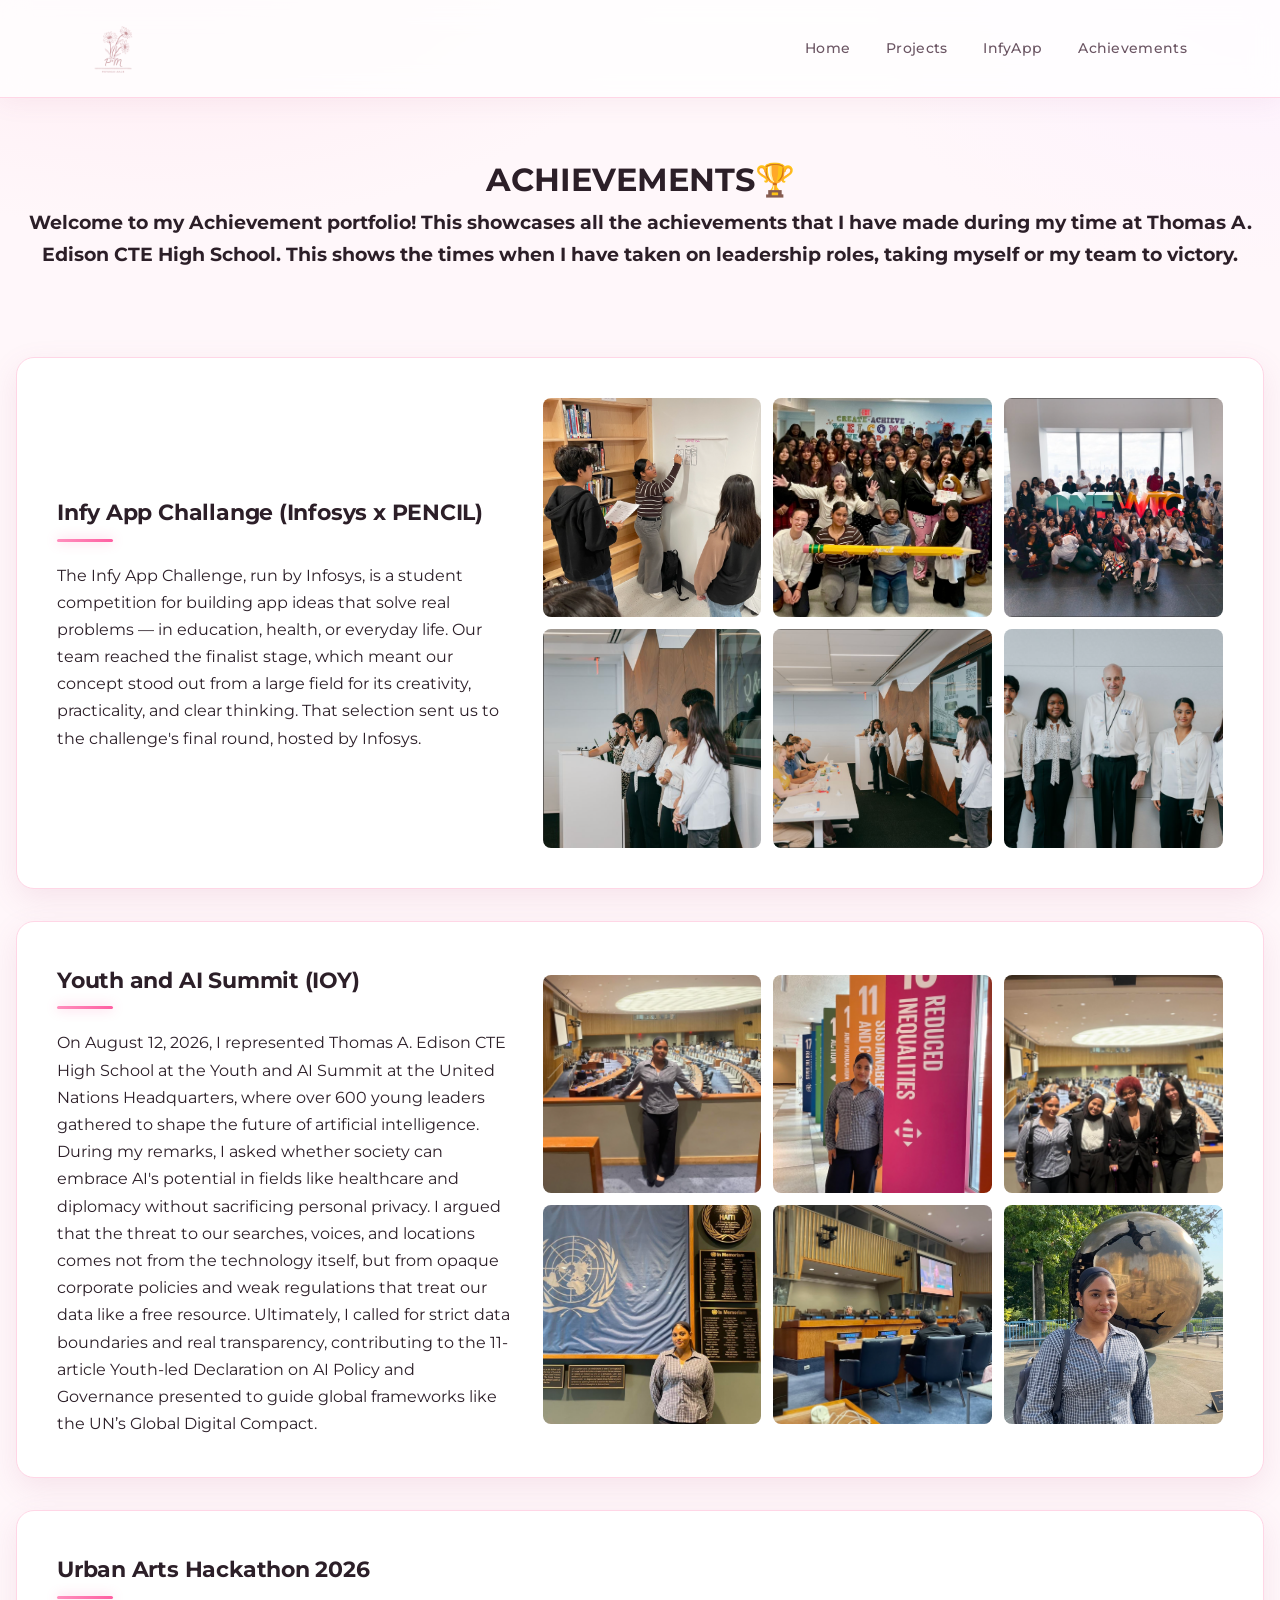
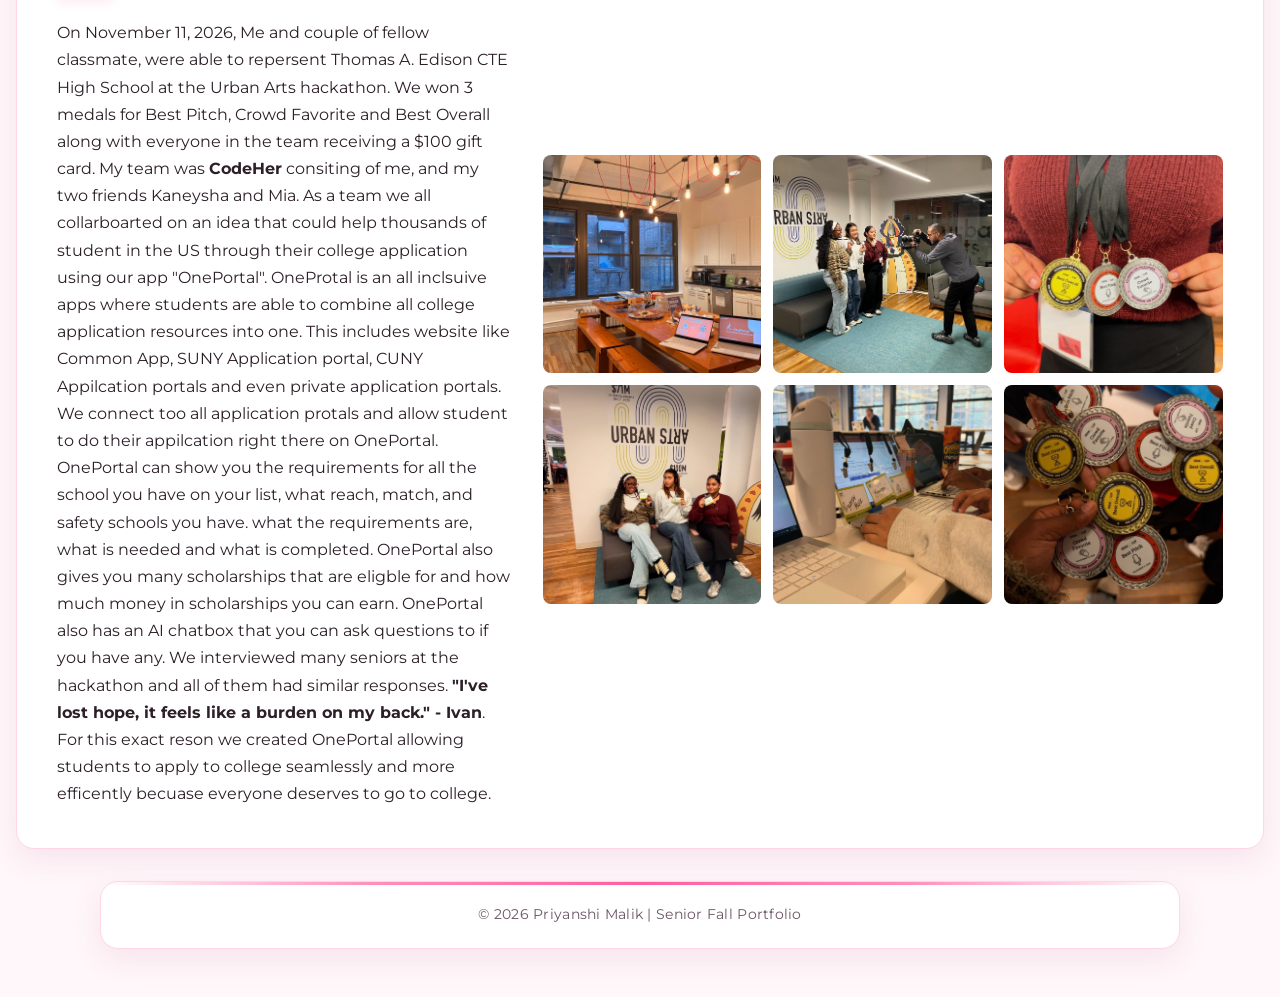
==== commit b9819149: "Update achievements.html" ====
--- a/achievements.html
+++ b/achievements.html
@@ -112,7 +112,7 @@
   <div class="event-text">
     <h2>Urban Arts Hackathon 2026</h2>
     <p>
-     On November 21, 2026, Me and couple of fellow classmate, were able to repersent Thomas A. Edison CTE High School at the Urban Arts hackathon. We won 3 medals for Best Pitch, Crowd Favorite and Best Overall along with everyone in the team receiving a $100 gift card. My team was <strong>CodeHer</strong> consiting of me, and my two friends Kaneysha and Mia. As a team we all collarboarted on an idea that could help thousands of student in the US through their college application using our app "OnePortal". OneProtal is an all inclsuive apps where students are able to combine all college application resources into one. This includes website like Common App, SUNY Application portal, CUNY Appilcation portals and even private application portals. We connect too all application protals and allow student to do their appilcation right there on OnePortal. OnePortal can show you the requirements for all the school you have on your list, what reach, match, and safety schools you have. what the requirements are, what is needed and what is completed. OnePortal also gives you many scholarships that are eligble for and how much money in scholarships you can earn. OnePortal also has an AI chatbox that you can ask questions to if you have any. We interviewed many seniors at the hackathon and all of them had similar responses. <strong>"I've lost hope, it feels like a burden on my back." - Ivan</strong>. For this exact reson we created OnePortal allowing students to apply to college seamlessly and more efficently becuase everyone deserves to go to college.  
+     On November 11, 2026, Me and couple of fellow classmate, were able to repersent Thomas A. Edison CTE High School at the Urban Arts hackathon. We won 3 medals for Best Pitch, Crowd Favorite and Best Overall along with everyone in the team receiving a $100 gift card. My team was <strong>CodeHer</strong> consiting of me, and my two friends Kaneysha and Mia. As a team we all collarboarted on an idea that could help thousands of student in the US through their college application using our app "OnePortal". OneProtal is an all inclsuive apps where students are able to combine all college application resources into one. This includes website like Common App, SUNY Application portal, CUNY Appilcation portals and even private application portals. We connect too all application protals and allow student to do their appilcation right there on OnePortal. OnePortal can show you the requirements for all the school you have on your list, what reach, match, and safety schools you have. what the requirements are, what is needed and what is completed. OnePortal also gives you many scholarships that are eligble for and how much money in scholarships you can earn. OnePortal also has an AI chatbox that you can ask questions to if you have any. We interviewed many seniors at the hackathon and all of them had similar responses. <strong>"I've lost hope, it feels like a burden on my back." - Ivan</strong>. For this exact reson we created OnePortal allowing students to apply to college seamlessly and more efficently becuase everyone deserves to go to college.  
     </p>
   </div>
 
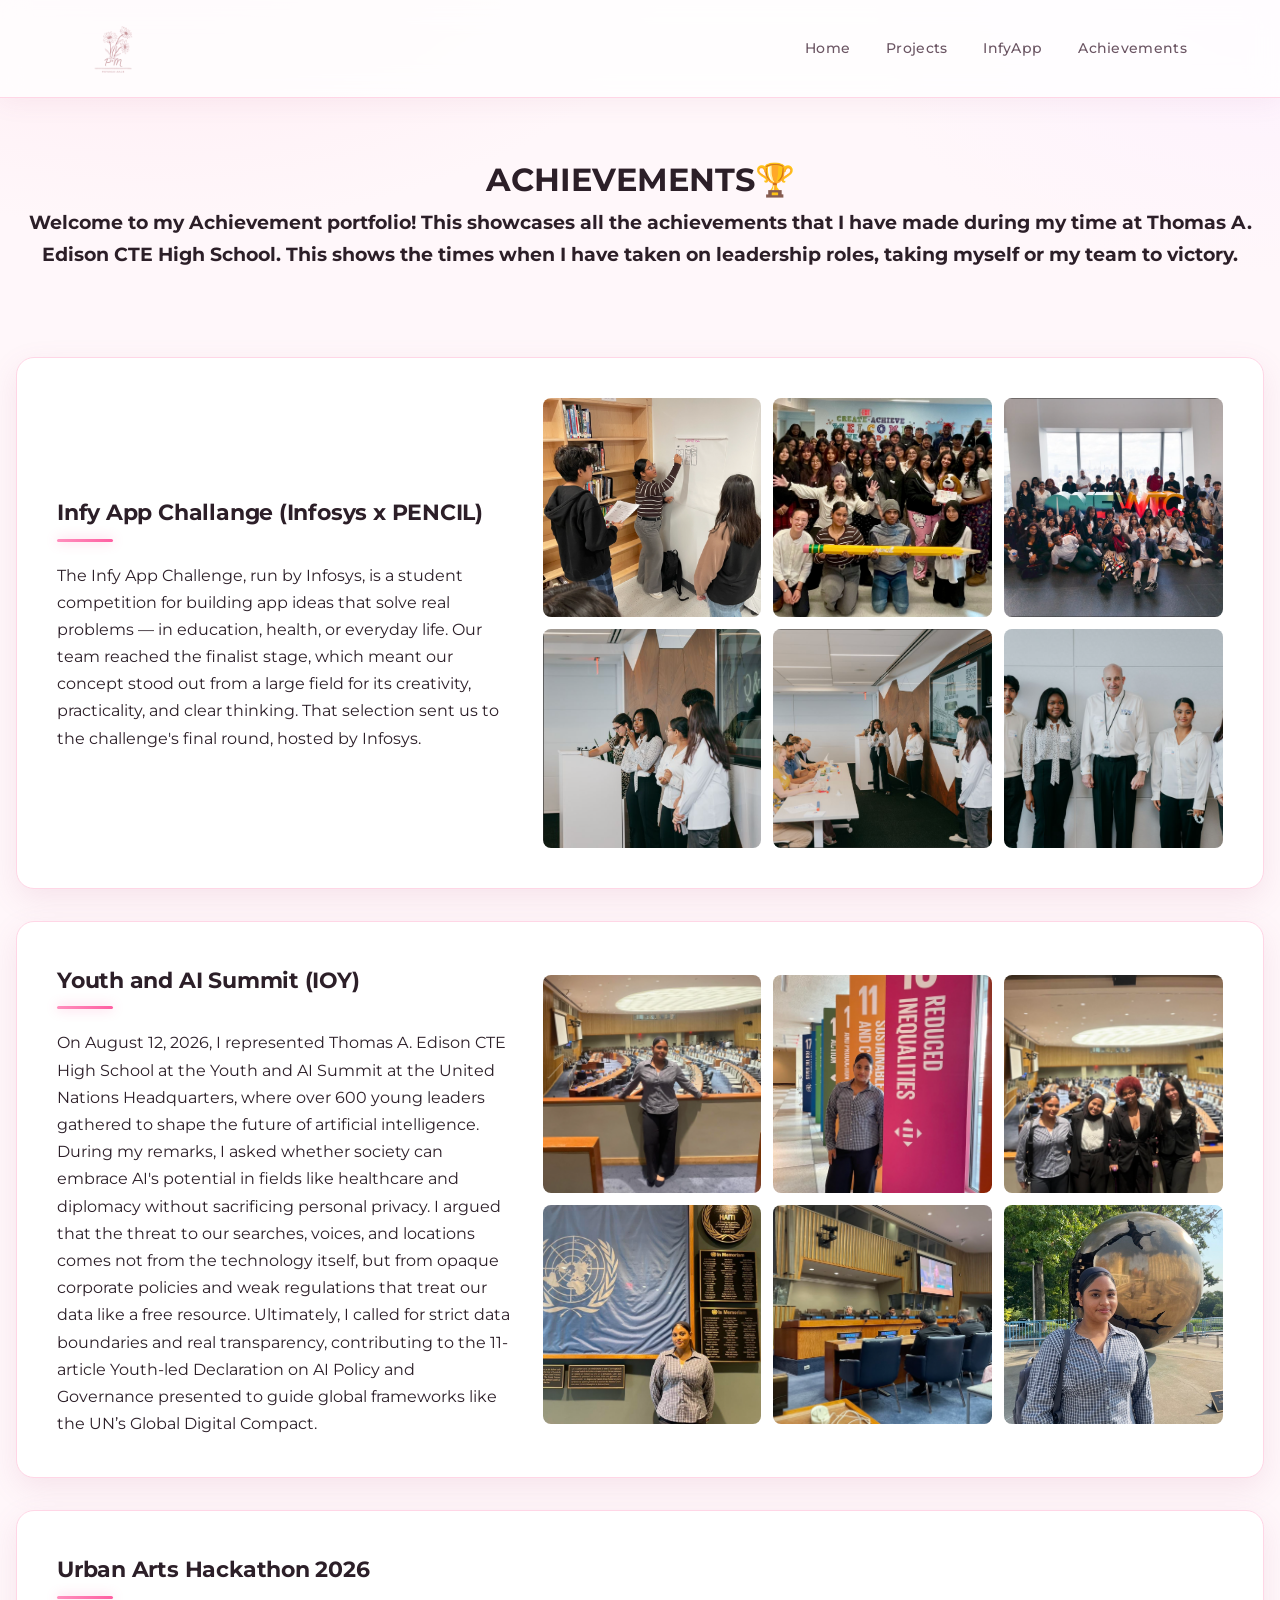
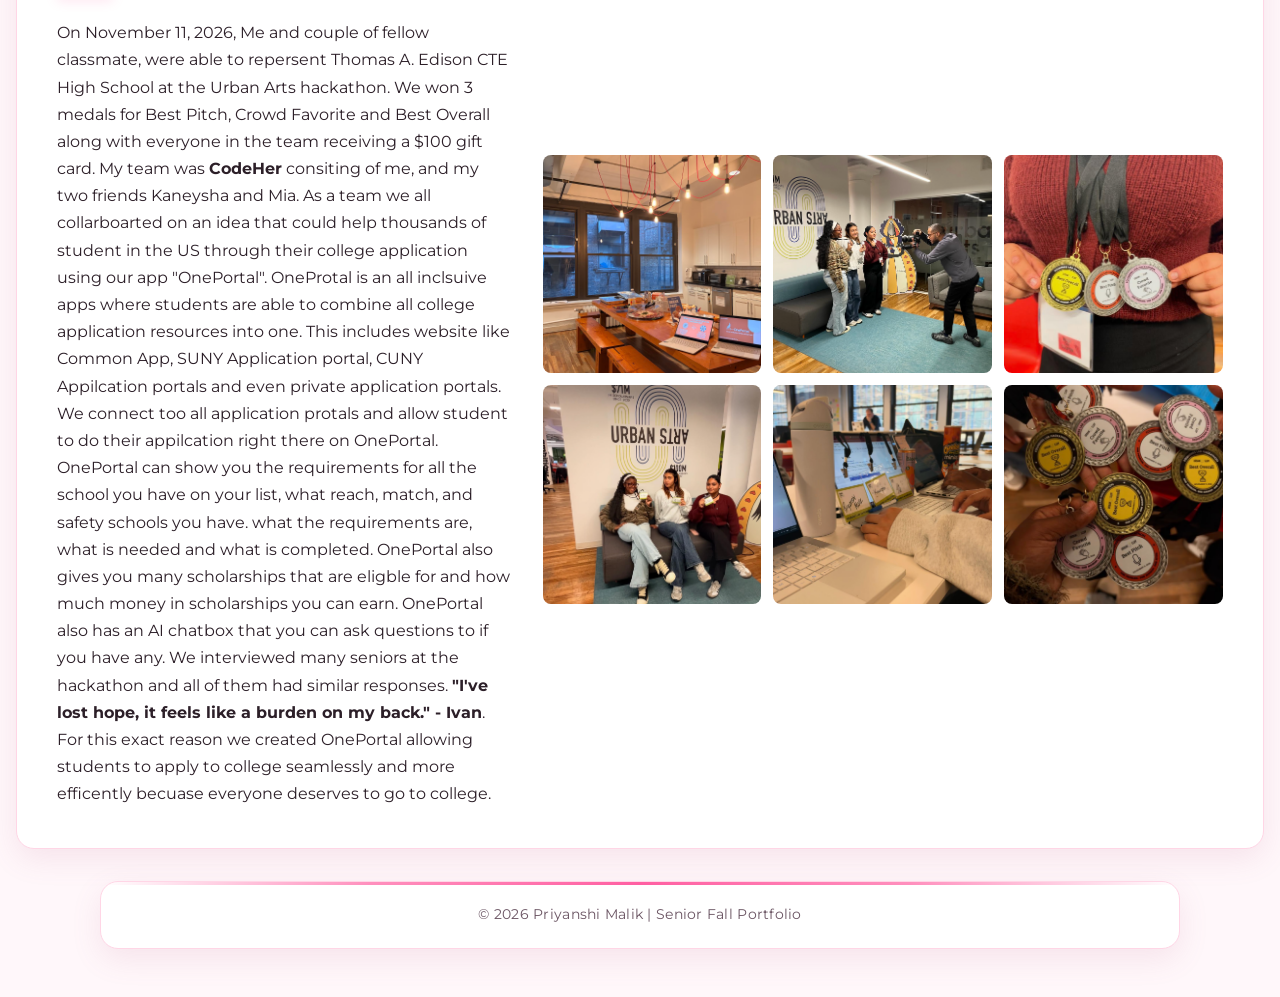
==== commit 13d83c96: "Update achievements.html" ====
--- a/achievements.html
+++ b/achievements.html
@@ -112,7 +112,7 @@
   <div class="event-text">
     <h2>Urban Arts Hackathon 2026</h2>
     <p>
-     On November 11, 2026, Me and couple of fellow classmate, were able to repersent Thomas A. Edison CTE High School at the Urban Arts hackathon. We won 3 medals for Best Pitch, Crowd Favorite and Best Overall along with everyone in the team receiving a $100 gift card. My team was <strong>CodeHer</strong> consiting of me, and my two friends Kaneysha and Mia. As a team we all collarboarted on an idea that could help thousands of student in the US through their college application using our app "OnePortal". OneProtal is an all inclsuive apps where students are able to combine all college application resources into one. This includes website like Common App, SUNY Application portal, CUNY Appilcation portals and even private application portals. We connect too all application protals and allow student to do their appilcation right there on OnePortal. OnePortal can show you the requirements for all the school you have on your list, what reach, match, and safety schools you have. what the requirements are, what is needed and what is completed. OnePortal also gives you many scholarships that are eligble for and how much money in scholarships you can earn. OnePortal also has an AI chatbox that you can ask questions to if you have any. We interviewed many seniors at the hackathon and all of them had similar responses. <strong>"I've lost hope, it feels like a burden on my back." - Ivan</strong>. For this exact reson we created OnePortal allowing students to apply to college seamlessly and more efficently becuase everyone deserves to go to college.  
+     On November 11, 2026, Me and couple of fellow classmate, were able to repersent Thomas A. Edison CTE High School at the Urban Arts hackathon. We won 3 medals for Best Pitch, Crowd Favorite and Best Overall along with everyone in the team receiving a $100 gift card. My team was <strong>CodeHer</strong> consiting of me, and my two friends Kaneysha and Mia. As a team we all collarboarted on an idea that could help thousands of student in the US through their college application using our app "OnePortal". OneProtal is an all inclsuive apps where students are able to combine all college application resources into one. This includes website like Common App, SUNY Application portal, CUNY Appilcation portals and even private application portals. We connect too all application protals and allow student to do their appilcation right there on OnePortal. OnePortal can show you the requirements for all the school you have on your list, what reach, match, and safety schools you have. what the requirements are, what is needed and what is completed. OnePortal also gives you many scholarships that are eligble for and how much money in scholarships you can earn. OnePortal also has an AI chatbox that you can ask questions to if you have any. We interviewed many seniors at the hackathon and all of them had similar responses. <strong>"I've lost hope, it feels like a burden on my back." - Ivan</strong>. For this exact reason we created OnePortal allowing students to apply to college seamlessly and more efficently becuase everyone deserves to go to college.  
     </p>
   </div>
 
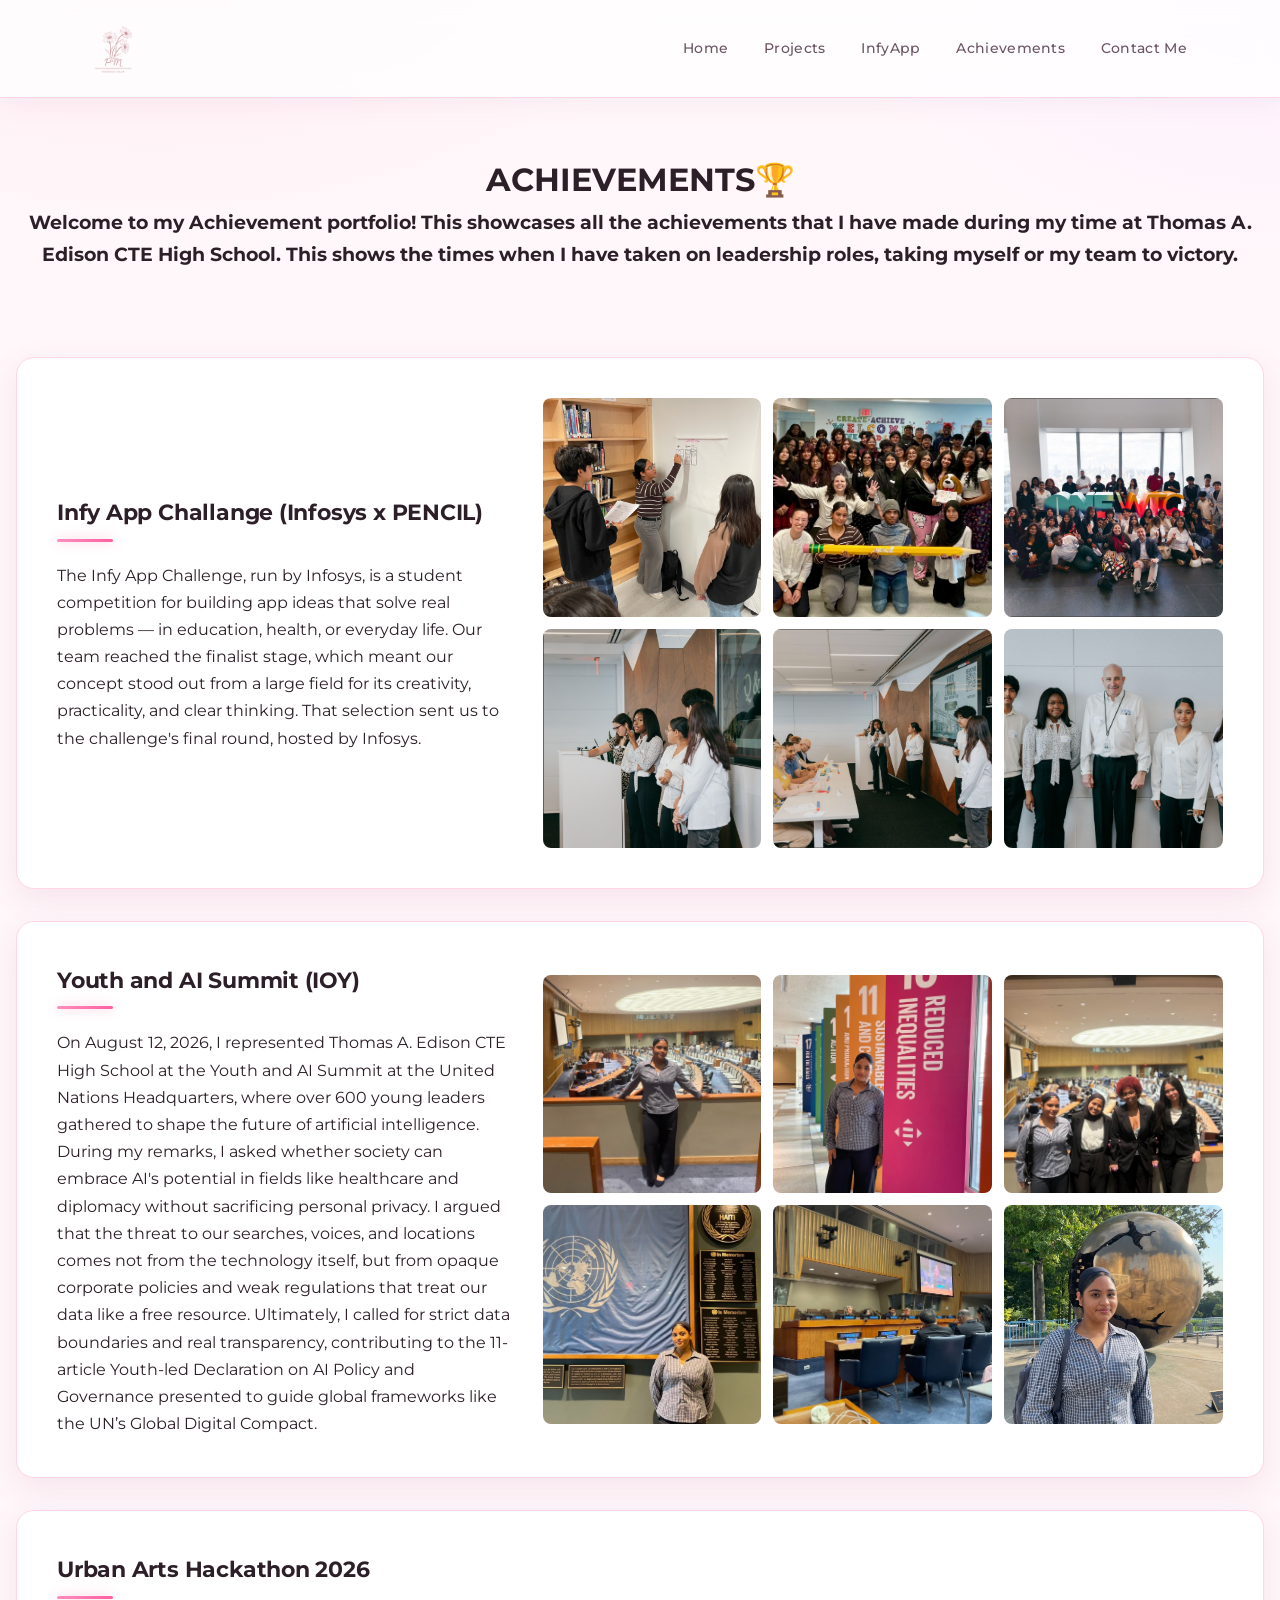
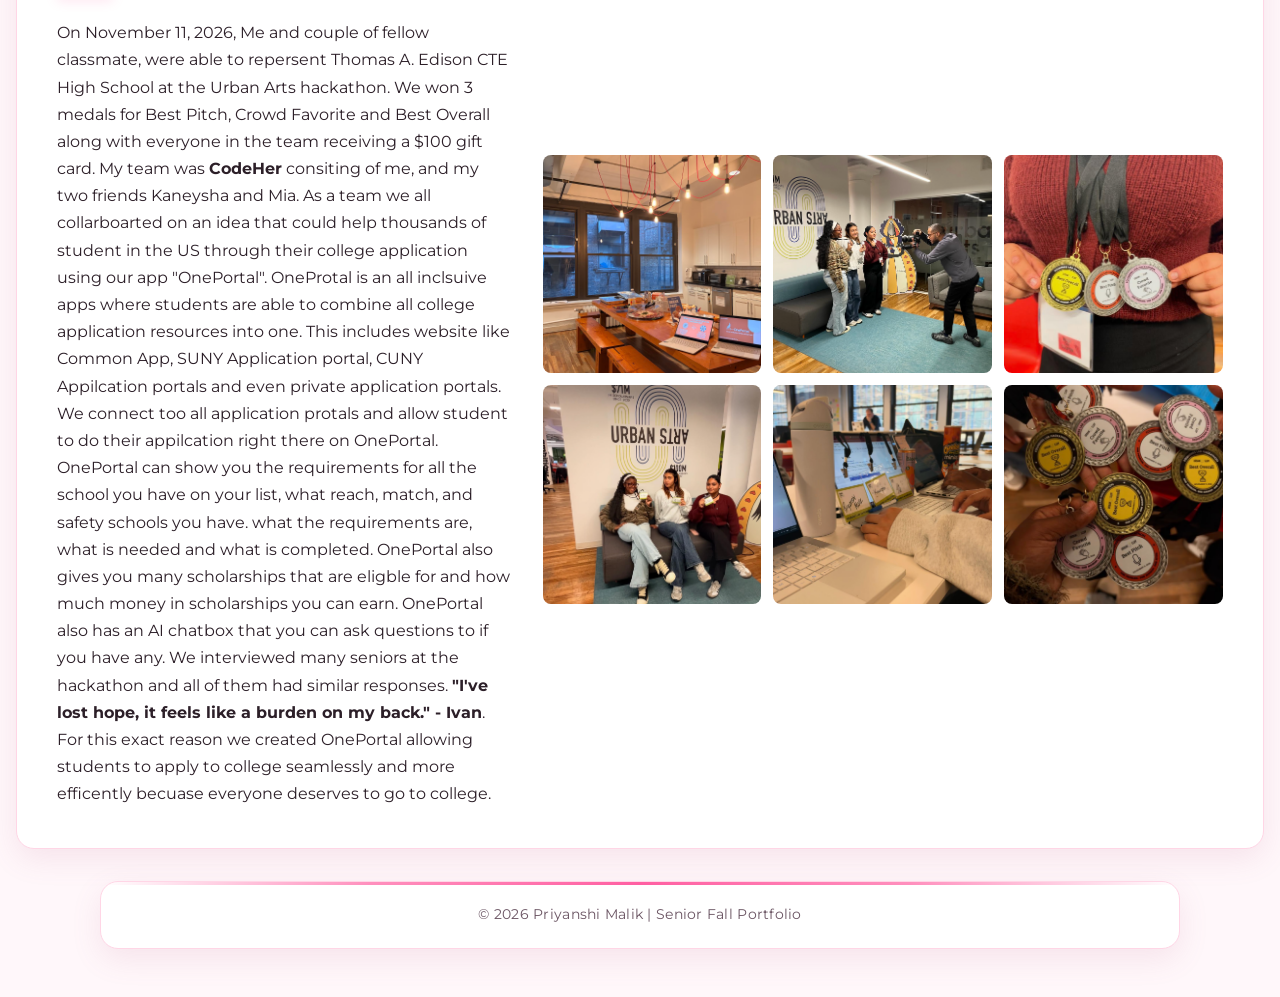
==== commit a33b6903: "Update achievements.html" ====
--- a/achievements.html
+++ b/achievements.html
@@ -36,6 +36,7 @@
         <li><a href="projects.html">Projects</a></li>
         <li><a href="infyapp.html">InfyApp</a></li>
         <li><a href="achievements.html">Achievements</a></li>
+         <li><a href="contact.html">Contact Me</a></li>
       </ul>
     </nav>
   </header>
